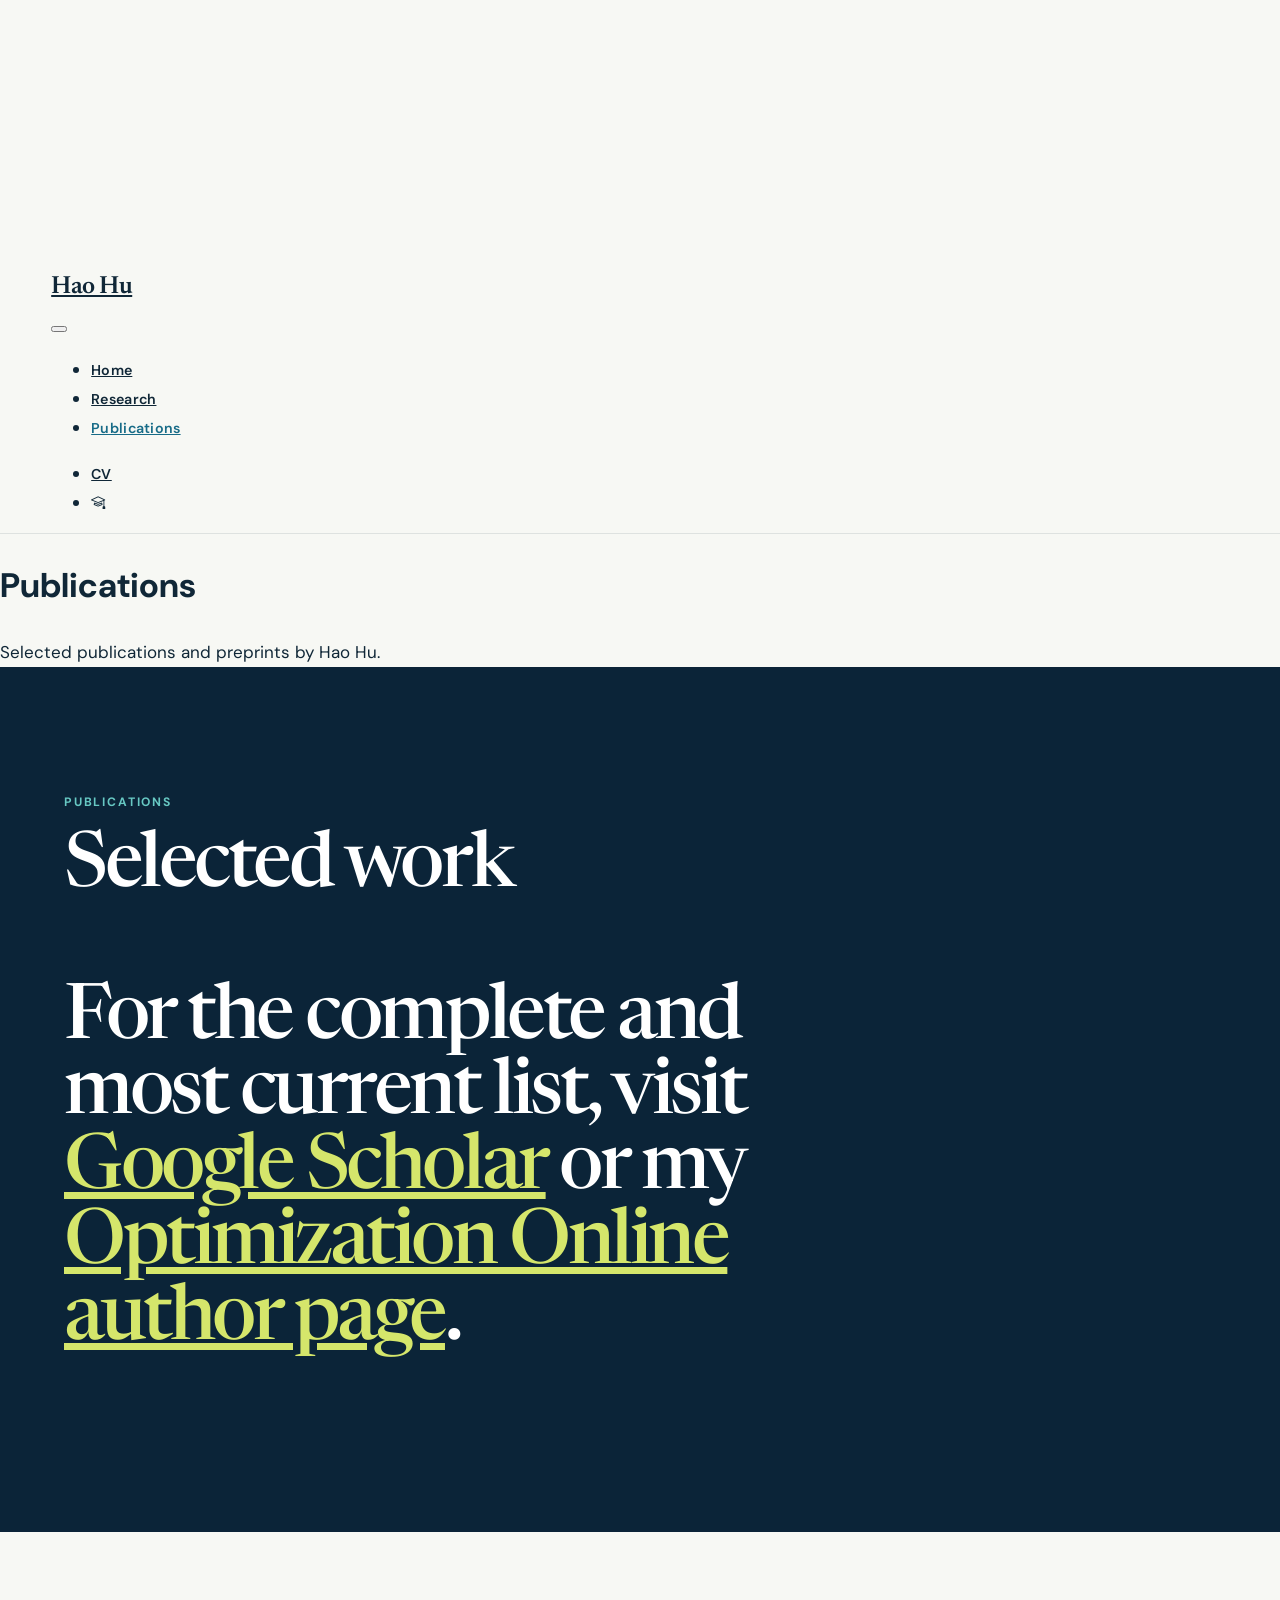
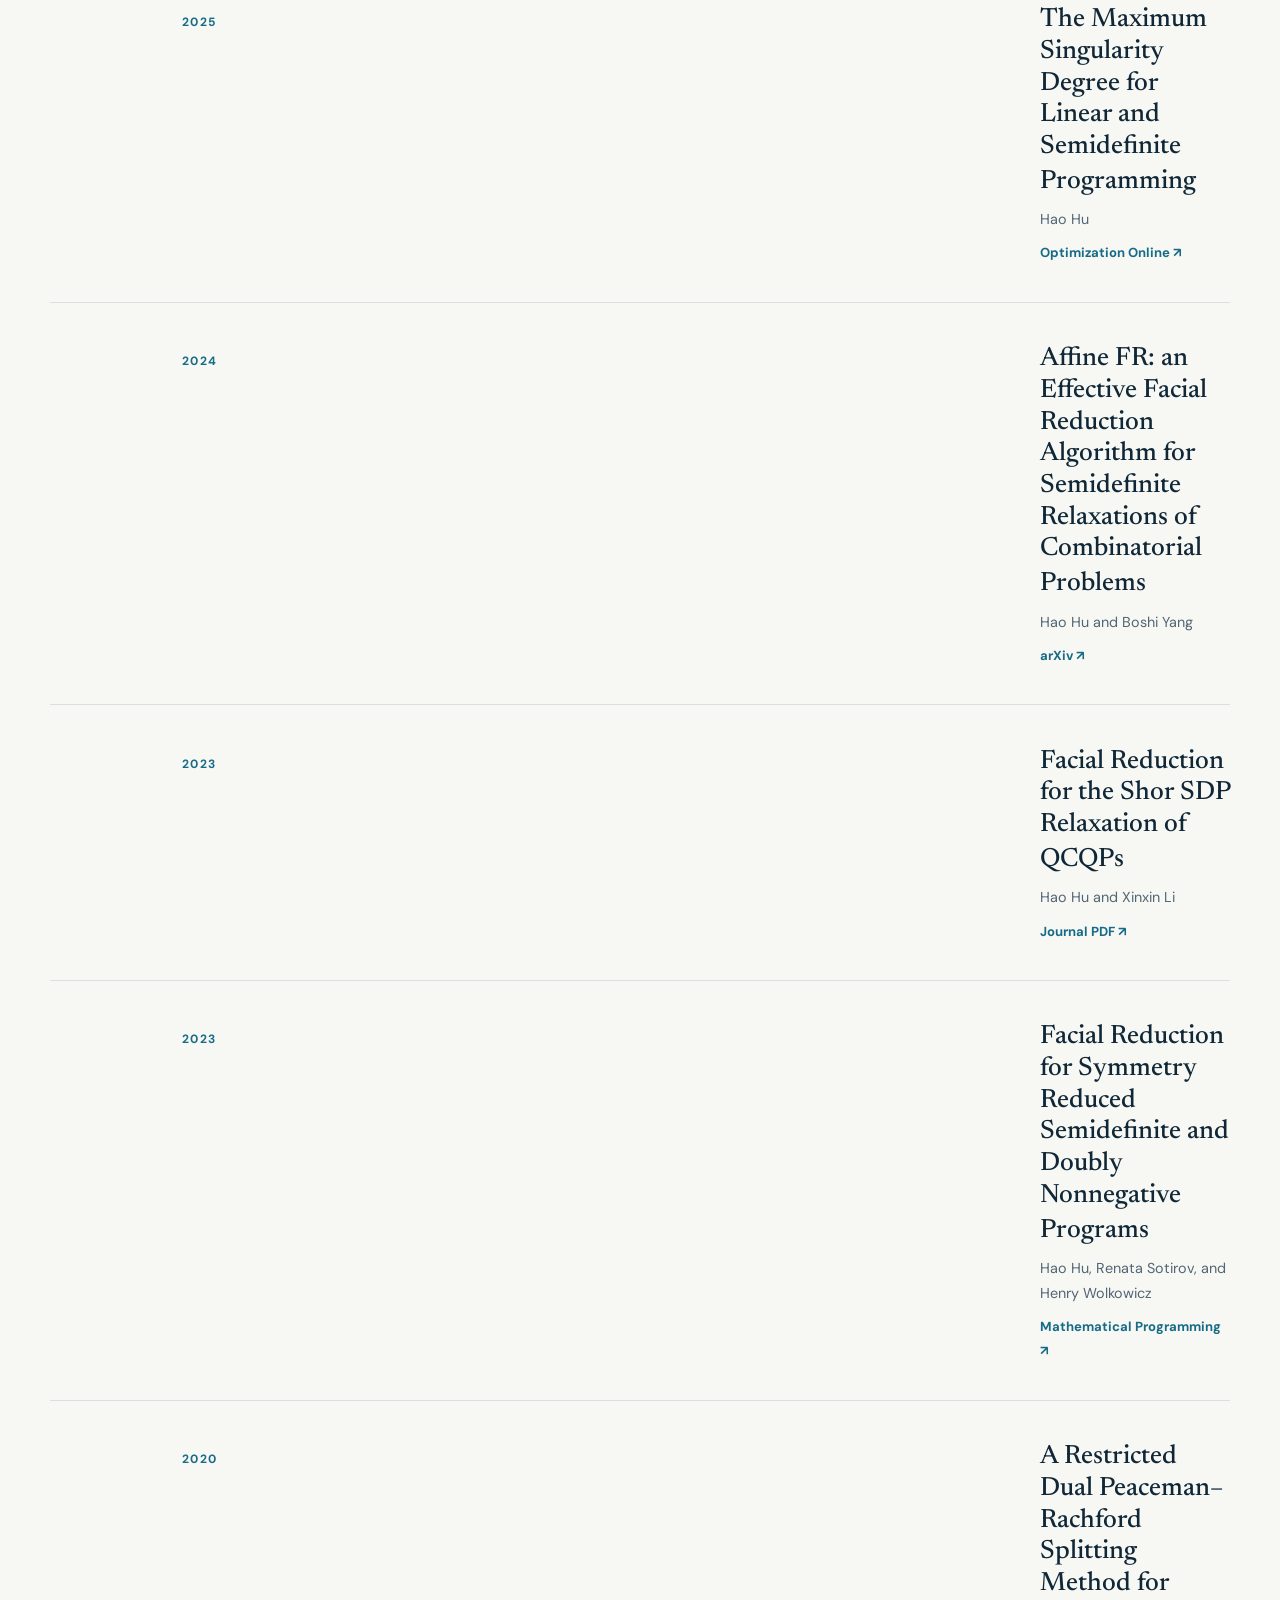
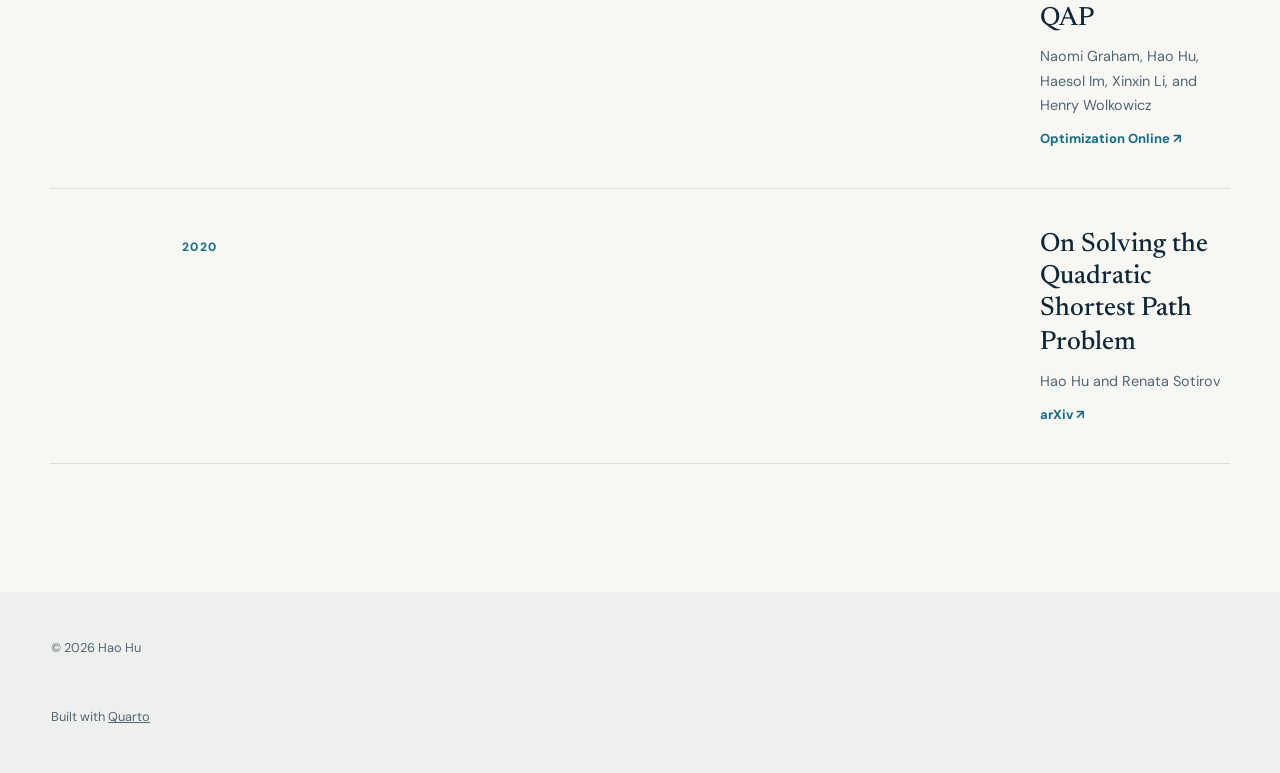
==== publications.html @ 728ad581 "Built site for gh-pages" ====
<!DOCTYPE html>
<html xmlns="http://www.w3.org/1999/xhtml" lang="en" xml:lang="en"><head>

<meta charset="utf-8">
<meta name="generator" content="quarto-1.10.18">

<meta name="viewport" content="width=device-width, initial-scale=1.0, user-scalable=yes">

<meta name="description" content="Selected publications and preprints by Hao Hu.">

<title>Publications – Hao Hu</title>
<style>
/* Default styles provided by pandoc.
** See https://pandoc.org/MANUAL.html#variables-for-html for config info.
*/
span.smallcaps{font-variant: small-caps;}
div.columns{display: flex; gap: 1.5em;}
div.column{flex: auto;}
@media screen {
div.columns{gap: min(4vw, 1.5em);}
div.column{overflow-x: auto;}
}
div.hanging-indent{margin-left: 1.5em; text-indent: -1.5em;}
ul.task-list{list-style: none;}
ul.task-list li input[type="checkbox"] {
  width: 0.8em;
  margin: 0 0.8em 0.2em -1em; /* quarto-specific, see https://github.com/quarto-dev/quarto-cli/issues/4556 */ 
  vertical-align: middle;
}
</style>


<script src="site_libs/quarto-nav/quarto-nav.js"></script>
<script src="site_libs/quarto-nav/headroom.min.js"></script>
<link href="./assets/favicon.svg" rel="icon" type="image/svg+xml">
<script src="site_libs/clipboard/clipboard.min.js"></script>
<script src="site_libs/quarto-html/quarto.js" type="module"></script>
<script src="site_libs/quarto-html/tabsets/tabsets.js" type="module"></script>
<script src="site_libs/quarto-html/popper.min.js"></script>
<script src="site_libs/quarto-html/tippy.umd.min.js"></script>
<script src="site_libs/quarto-html/anchor.min.js"></script>
<link href="site_libs/quarto-html/tippy.css" rel="stylesheet">
<link href="site_libs/quarto-html/quarto-syntax-highlighting-64a204ab8560d761af7679ceaba22944.css" rel="stylesheet" id="quarto-text-highlighting-styles">
<script src="site_libs/bootstrap/bootstrap.min.js"></script>
<link href="site_libs/bootstrap/bootstrap-icons.css" rel="stylesheet">
<link href="site_libs/bootstrap/bootstrap-ba8f7c244c1f50cbf6c6a3aa3874339a.min.css" rel="stylesheet" append-hash="true" id="quarto-bootstrap" data-mode="light">
<script id="quarto-search-options" type="application/json">{
  "language": {
    "search-no-results-text": "No results",
    "search-matching-documents-text": "matching documents",
    "search-copy-link-title": "Copy link to search",
    "search-hide-matches-text": "Hide additional matches",
    "search-more-match-text": "more match in this document",
    "search-more-matches-text": "more matches in this document",
    "search-clear-button-title": "Clear",
    "search-text-placeholder": "",
    "search-detached-cancel-button-title": "Cancel",
    "search-submit-button-title": "Submit",
    "search-label": "Search"
  }
}</script>
<style>html{ scroll-behavior: smooth; }</style>
<meta name="theme-color" content="#0b2438">
<link rel="preconnect" href="https://fonts.googleapis.com">
<link rel="preconnect" href="https://fonts.gstatic.com" crossorigin="">
<link href="https://fonts.googleapis.com/css2?family=DM+Sans:wght@400;500;600;700&amp;family=Newsreader:opsz,wght@6..72,400;6..72,500;6..72,600&amp;display=swap" rel="stylesheet">


<link rel="stylesheet" href="styles.css">
<meta property="og:title" content="Publications – Hao Hu">
<meta property="og:description" content="Selected publications and preprints by Hao Hu.">
<meta property="og:site_name" content="Hao Hu">
<meta name="twitter:title" content="Publications – Hao Hu">
<meta name="twitter:description" content="Selected publications and preprints by Hao Hu.">
<meta name="twitter:card" content="summary">
</head>

<body class="nav-fixed quarto-light">

<div id="quarto-search-results"></div>
  <header id="quarto-header" class="headroom fixed-top">
    <nav class="navbar navbar-expand-lg " data-bs-theme="dark">
      <div class="navbar-container container-fluid">
      <div class="navbar-brand-container mx-auto">
    <a class="navbar-brand" href="./index.html">
    <span class="navbar-title">Hao Hu</span>
    </a>
  </div>
          <button class="navbar-toggler" type="button" data-bs-toggle="collapse" data-bs-target="#navbarCollapse" aria-controls="navbarCollapse" role="menu" aria-expanded="false" aria-label="Toggle navigation" onclick="if (window.quartoToggleHeadroom) { window.quartoToggleHeadroom(); }">
  <span class="navbar-toggler-icon"></span>
</button>
          <div class="collapse navbar-collapse" id="navbarCollapse">
            <ul class="navbar-nav navbar-nav-scroll me-auto">
  <li class="nav-item">
    <a class="nav-link" href="./index.html"> 
<span class="menu-text">Home</span></a>
  </li>  
  <li class="nav-item">
    <a class="nav-link" href="./research.html"> 
<span class="menu-text">Research</span></a>
  </li>  
  <li class="nav-item">
    <a class="nav-link active" href="./publications.html" aria-current="page"> 
<span class="menu-text">Publications</span></a>
  </li>  
</ul>
            <ul class="navbar-nav navbar-nav-scroll ms-auto">
  <li class="nav-item">
    <a class="nav-link" href="https://drive.google.com/file/d/1NWyJPBKW30m4vROuegevePrBVBsSbFg1/view?usp=sharing"> 
<span class="menu-text">CV</span></a>
  </li>  
  <li class="nav-item compact">
    <a class="nav-link" href="https://scholar.google.com/citations?hl=en&amp;user=nG_QJqMAAAAJ"> <i class="bi bi-mortarboard" role="img" aria-label="Google Scholar">
</i> 
<span class="menu-text"></span></a>
  </li>  
</ul>
          </div> <!-- /navcollapse -->
            <div class="quarto-navbar-tools">
</div>
      </div> <!-- /container-fluid -->
    </nav>
</header>
<!-- content -->
<div id="quarto-content" class="quarto-container page-columns page-rows-contents page-layout-full page-navbar">
<!-- sidebar -->
<!-- margin-sidebar -->
    
<!-- main -->
<main class="content column-page" id="quarto-document-content">

<header id="title-block-header" class="quarto-title-block default">
<div class="quarto-title">
<h1 class="title">Publications</h1>
</div>

<div>
  <div class="description">
    Selected publications and preprints by Hao Hu.
  </div>
</div>


<div class="quarto-title-meta column-page">

    
  
    
  </div>
  


</header>


<div class="page-hero">
<p class="eyebrow">
Publications
</p>
<section id="selected-work" class="level1 page-title">
<h1 class="page-title">Selected work</h1>
<p>For the complete and most current list, visit <a href="https://scholar.google.com/citations?hl=en&amp;user=nG_QJqMAAAAJ">Google Scholar</a> or my <a href="https://optimization-online.org/author/h92hu/">Optimization Online author page</a>.</p>
</section>
</div>
<div class="content-shell publication-list">
<div class="publication">
<p><span class="pub-year">2025</span></p>
<section id="the-maximum-singularity-degree-for-linear-and-semidefinite-programming" class="level3">
<h3 class="anchored" data-anchor-id="the-maximum-singularity-degree-for-linear-and-semidefinite-programming">The Maximum Singularity Degree for Linear and Semidefinite Programming</h3>
<p>Hao Hu</p>
<p><a href="https://optimization-online.org/wp-content/uploads/2024/02/maxsd.pdf" class="paper-link">Optimization Online</a></p>
</section>
</div>
<div class="publication">
<p><span class="pub-year">2024</span></p>
<section id="affine-fr-an-effective-facial-reduction-algorithm-for-semidefinite-relaxations-of-combinatorial-problems" class="level3">
<h3 class="anchored" data-anchor-id="affine-fr-an-effective-facial-reduction-algorithm-for-semidefinite-relaxations-of-combinatorial-problems">Affine FR: an Effective Facial Reduction Algorithm for Semidefinite Relaxations of Combinatorial Problems</h3>
<p>Hao Hu and Boshi Yang</p>
<p><a href="https://arxiv.org/abs/2402.11796" class="paper-link">arXiv</a></p>
</section>
</div>
<div class="publication">
<p><span class="pub-year">2023</span></p>
<section id="facial-reduction-for-the-shor-sdp-relaxation-of-qcqps" class="level3">
<h3 class="anchored" data-anchor-id="facial-reduction-for-the-shor-sdp-relaxation-of-qcqps">Facial Reduction for the Shor SDP Relaxation of QCQPs</h3>
<p>Hao Hu and Xinxin Li</p>
<p><a href="https://asvao.biemdas.com/issues/ASVAO2023-2-5.pdf" class="paper-link">Journal PDF</a></p>
</section>
</div>
<div class="publication">
<p><span class="pub-year">2023</span></p>
<section id="facial-reduction-for-symmetry-reduced-semidefinite-and-doubly-nonnegative-programs" class="level3">
<h3 class="anchored" data-anchor-id="facial-reduction-for-symmetry-reduced-semidefinite-and-doubly-nonnegative-programs">Facial Reduction for Symmetry Reduced Semidefinite and Doubly Nonnegative Programs</h3>
<p>Hao Hu, Renata Sotirov, and Henry Wolkowicz</p>
<p><a href="https://link.springer.com/article/10.1007/s10107-022-01890-9" class="paper-link">Mathematical Programming</a></p>
</section>
</div>
<div class="publication">
<p><span class="pub-year">2020</span></p>
<section id="a-restricted-dual-peacemanrachford-splitting-method-for-qap" class="level3">
<h3 class="anchored" data-anchor-id="a-restricted-dual-peacemanrachford-splitting-method-for-qap">A Restricted Dual Peaceman–Rachford Splitting Method for QAP</h3>
<p>Naomi Graham, Hao Hu, Haesol Im, Xinxin Li, and Henry Wolkowicz</p>
<p><a href="https://optimization-online.org/2020/06/7821/" class="paper-link">Optimization Online</a></p>
</section>
</div>
<div class="publication">
<p><span class="pub-year">2020</span></p>
<section id="on-solving-the-quadratic-shortest-path-problem" class="level3">
<h3 class="anchored" data-anchor-id="on-solving-the-quadratic-shortest-path-problem">On Solving the Quadratic Shortest Path Problem</h3>
<p>Hao Hu and Renata Sotirov</p>
<p><a href="https://arxiv.org/abs/1708.06580" class="paper-link">arXiv</a></p>
</section>
</div>
</div>



</main> <!-- /main -->
<script id="quarto-html-after-body" type="application/javascript">
  window.document.addEventListener("DOMContentLoaded", function (event) {
    const icon = "";
    const anchorJS = new window.AnchorJS();
    anchorJS.options = {
      placement: 'right',
      icon: icon
    };
    anchorJS.add('.anchored');
    const isCodeAnnotation = (el) => {
      for (const clz of el.classList) {
        if (clz.startsWith('code-annotation-')) {                     
          return true;
        }
      }
      return false;
    }
    const onCopySuccess = function(e) {
      // button target
      const button = e.trigger;
      // don't keep focus
      button.blur();
      // flash "checked"
      button.classList.add('code-copy-button-checked');
      var currentTitle = button.getAttribute("title");
      button.setAttribute("title", "Copied!");
      let tooltip;
      if (window.bootstrap) {
        button.setAttribute("data-bs-toggle", "tooltip");
        button.setAttribute("data-bs-placement", "left");
        button.setAttribute("data-bs-title", "Copied!");
        tooltip = new bootstrap.Tooltip(button, 
          { trigger: "manual", 
            customClass: "code-copy-button-tooltip",
            offset: [0, -8]});
        tooltip.show();    
      }
      setTimeout(function() {
        if (tooltip) {
          tooltip.hide();
          button.removeAttribute("data-bs-title");
          button.removeAttribute("data-bs-toggle");
          button.removeAttribute("data-bs-placement");
        }
        button.setAttribute("title", currentTitle);
        button.classList.remove('code-copy-button-checked');
      }, 1000);
      // clear code selection
      e.clearSelection();
    }
    const getTextToCopy = function(trigger) {
      const outerScaffold = trigger.parentElement.cloneNode(true);
      const codeEl = outerScaffold.querySelector('code');
      for (const childEl of codeEl.children) {
        if (isCodeAnnotation(childEl)) {
          childEl.remove();
        }
      }
      return codeEl.innerText;
    }
    const clipboard = new window.ClipboardJS('.code-copy-button:not([data-in-quarto-modal])', {
      text: getTextToCopy
    });
    clipboard.on('success', onCopySuccess);
    if (window.document.getElementById('quarto-embedded-source-code-modal')) {
      const clipboardModal = new window.ClipboardJS('.code-copy-button[data-in-quarto-modal]', {
        text: getTextToCopy,
        container: window.document.getElementById('quarto-embedded-source-code-modal')
      });
      clipboardModal.on('success', onCopySuccess);
    }
      var localhostRegex = new RegExp(/^(?:http|https):\/\/localhost\:?[0-9]*\//);
      var mailtoRegex = new RegExp(/^mailto:/);
        var filterRegex = new RegExp("https:\/\/huhao\.org");
      var isInternal = (href) => {
          return filterRegex.test(href) || localhostRegex.test(href) || mailtoRegex.test(href);
      }
      // Inspect non-navigation links and adorn them if external
     var links = window.document.querySelectorAll('a[href]:not(.nav-link):not(.navbar-brand):not(.toc-action):not(.sidebar-link):not(.sidebar-item-toggle):not(.pagination-link):not(.no-external):not([aria-hidden]):not(.dropdown-item):not(.quarto-navigation-tool):not(.about-link)');
      for (var i=0; i<links.length; i++) {
        const link = links[i];
        if (!isInternal(link.href)) {
          // undo the damage that might have been done by quarto-nav.js in the case of
          // links that we want to consider external
          if (link.dataset.originalHref !== undefined) {
            link.href = link.dataset.originalHref;
          }
        }
      }
    function tippyHover(el, contentFn, onTriggerFn, onUntriggerFn) {
      const config = {
        allowHTML: true,
        maxWidth: 500,
        delay: 100,
        arrow: false,
        appendTo: function(el) {
            return el.parentElement;
        },
        interactive: true,
        interactiveBorder: 10,
        theme: 'quarto',
        placement: 'bottom-start',
      };
      if (contentFn) {
        config.content = contentFn;
      }
      if (onTriggerFn) {
        config.onTrigger = onTriggerFn;
      }
      if (onUntriggerFn) {
        config.onUntrigger = onUntriggerFn;
      }
      window.tippy(el, config); 
    }
    const noterefs = window.document.querySelectorAll('a[role="doc-noteref"]');
    for (var i=0; i<noterefs.length; i++) {
      const ref = noterefs[i];
      tippyHover(ref, function() {
        // use id or data attribute instead here
        let href = ref.getAttribute('data-footnote-href') || ref.getAttribute('href');
        try { href = new URL(href).hash; } catch {}
        const id = href.replace(/^#\/?/, "");
        const note = window.document.getElementById(id);
        if (note) {
          return note.innerHTML;
        } else {
          return "";
        }
      });
    }
    const xrefs = window.document.querySelectorAll('a.quarto-xref');
    const processXRef = (id, note) => {
      // Strip column container classes
      const stripColumnClz = (el) => {
        el.classList.remove("page-full", "page-columns");
        if (el.children) {
          for (const child of el.children) {
            stripColumnClz(child);
          }
        }
      }
      stripColumnClz(note)
      if (id === null || id.startsWith('sec-')) {
        // Special case sections, only their first couple elements
        const container = document.createElement("div");
        if (note.children && note.children.length > 2) {
          container.appendChild(note.children[0].cloneNode(true));
          for (let i = 1; i < note.children.length; i++) {
            const child = note.children[i];
            if (child.tagName === "P" && child.innerText === "") {
              continue;
            } else {
              container.appendChild(child.cloneNode(true));
              break;
            }
          }
          if (window.Quarto?.typesetMath) {
            window.Quarto.typesetMath(container);
          }
          return container.innerHTML
        } else {
          if (window.Quarto?.typesetMath) {
            window.Quarto.typesetMath(note);
          }
          return note.innerHTML;
        }
      } else {
        // Remove any anchor links if they are present
        const anchorLink = note.querySelector('a.anchorjs-link');
        if (anchorLink) {
          anchorLink.remove();
        }
        if (window.Quarto?.typesetMath) {
          window.Quarto.typesetMath(note);
        }
        if (note.classList.contains("callout")) {
          return note.outerHTML;
        } else {
          return note.innerHTML;
        }
      }
    }
    for (var i=0; i<xrefs.length; i++) {
      const xref = xrefs[i];
      tippyHover(xref, undefined, function(instance) {
        instance.disable();
        let url = xref.getAttribute('href');
        let hash = undefined; 
        if (url.startsWith('#')) {
          hash = url;
        } else {
          try { hash = new URL(url).hash; } catch {}
        }
        if (hash) {
          const id = hash.replace(/^#\/?/, "");
          const note = window.document.getElementById(id);
          if (note !== null) {
            try {
              const html = processXRef(id, note.cloneNode(true));
              instance.setContent(html);
            } finally {
              instance.enable();
              instance.show();
            }
          } else {
            // See if we can fetch this
            fetch(url.split('#')[0])
            .then(res => res.text())
            .then(html => {
              const parser = new DOMParser();
              const htmlDoc = parser.parseFromString(html, "text/html");
              const note = htmlDoc.getElementById(id);
              if (note !== null) {
                const html = processXRef(id, note);
                instance.setContent(html);
              } 
            }).finally(() => {
              instance.enable();
              instance.show();
            });
          }
        } else {
          // See if we can fetch a full url (with no hash to target)
          // This is a special case and we should probably do some content thinning / targeting
          fetch(url)
          .then(res => res.text())
          .then(html => {
            const parser = new DOMParser();
            const htmlDoc = parser.parseFromString(html, "text/html");
            const note = htmlDoc.querySelector('main.content');
            if (note !== null) {
              // This should only happen for chapter cross references
              // (since there is no id in the URL)
              // remove the first header
              if (note.children.length > 0 && note.children[0].tagName === "HEADER") {
                note.children[0].remove();
              }
              const html = processXRef(null, note);
              instance.setContent(html);
            } 
          }).finally(() => {
            instance.enable();
            instance.show();
          });
        }
      }, function(instance) {
      });
    }
        let selectedAnnoteEl;
        const selectorForAnnotation = ( cell, annotation) => {
          let cellAttr = 'data-code-cell="' + cell + '"';
          let lineAttr = 'data-code-annotation="' +  annotation + '"';
          const selector = 'span[' + cellAttr + '][' + lineAttr + ']';
          return selector;
        }
        const selectCodeLines = (annoteEl) => {
          const doc = window.document;
          const targetCell = annoteEl.getAttribute("data-target-cell");
          const targetAnnotation = annoteEl.getAttribute("data-target-annotation");
          const annoteSpan = window.document.querySelector(selectorForAnnotation(targetCell, targetAnnotation));
          const lines = annoteSpan.getAttribute("data-code-lines").split(",");
          const lineIds = lines.map((line) => {
            return targetCell + "-" + line;
          })
          let top = null;
          let height = null;
          let parent = null;
          if (lineIds.length > 0) {
              //compute the position of the single el (top and bottom and make a div)
              const el = window.document.getElementById(lineIds[0]);
              top = el.offsetTop;
              height = el.offsetHeight;
              parent = el.parentElement.parentElement;
            if (lineIds.length > 1) {
              const lastEl = window.document.getElementById(lineIds[lineIds.length - 1]);
              const bottom = lastEl.offsetTop + lastEl.offsetHeight;
              height = bottom - top;
            }
            if (top !== null && height !== null && parent !== null) {
              // cook up a div (if necessary) and position it 
              let div = window.document.getElementById("code-annotation-line-highlight");
              if (div === null) {
                div = window.document.createElement("div");
                div.setAttribute("id", "code-annotation-line-highlight");
                div.style.position = 'absolute';
                parent.appendChild(div);
              }
              div.style.top = top - 2 + "px";
              div.style.height = height + 4 + "px";
              div.style.left = 0;
              let gutterDiv = window.document.getElementById("code-annotation-line-highlight-gutter");
              if (gutterDiv === null) {
                gutterDiv = window.document.createElement("div");
                gutterDiv.setAttribute("id", "code-annotation-line-highlight-gutter");
                gutterDiv.style.position = 'absolute';
                const codeCell = window.document.getElementById(targetCell);
                const gutter = codeCell.querySelector('.code-annotation-gutter');
                gutter.appendChild(gutterDiv);
              }
              gutterDiv.style.top = top - 2 + "px";
              gutterDiv.style.height = height + 4 + "px";
            }
            selectedAnnoteEl = annoteEl;
          }
        };
        const unselectCodeLines = () => {
          const elementsIds = ["code-annotation-line-highlight", "code-annotation-line-highlight-gutter"];
          elementsIds.forEach((elId) => {
            const div = window.document.getElementById(elId);
            if (div) {
              div.remove();
            }
          });
          selectedAnnoteEl = undefined;
        };
          // Handle positioning of the toggle
      window.addEventListener(
        "resize",
        throttle(() => {
          elRect = undefined;
          if (selectedAnnoteEl) {
            selectCodeLines(selectedAnnoteEl);
          }
        }, 10)
      );
      function throttle(fn, ms) {
      let throttle = false;
      let timer;
        return (...args) => {
          if(!throttle) { // first call gets through
              fn.apply(this, args);
              throttle = true;
          } else { // all the others get throttled
              if(timer) clearTimeout(timer); // cancel #2
              timer = setTimeout(() => {
                fn.apply(this, args);
                timer = throttle = false;
              }, ms);
          }
        };
      }
        // Attach click handler to the DT
        const annoteDls = window.document.querySelectorAll('dt[data-target-cell]');
        for (const annoteDlNode of annoteDls) {
          annoteDlNode.addEventListener('click', (event) => {
            const clickedEl = event.target;
            if (clickedEl !== selectedAnnoteEl) {
              unselectCodeLines();
              const activeEl = window.document.querySelector('dt[data-target-cell].code-annotation-active');
              if (activeEl) {
                activeEl.classList.remove('code-annotation-active');
              }
              selectCodeLines(clickedEl);
              clickedEl.classList.add('code-annotation-active');
            } else {
              // Unselect the line
              unselectCodeLines();
              clickedEl.classList.remove('code-annotation-active');
            }
          });
        }
    const findCites = (el) => {
      const parentEl = el.parentElement;
      if (parentEl) {
        const cites = parentEl.dataset.cites;
        if (cites) {
          return {
            el,
            cites: cites.split(' ')
          };
        } else {
          return findCites(el.parentElement)
        }
      } else {
        return undefined;
      }
    };
    var bibliorefs = window.document.querySelectorAll('a[role="doc-biblioref"]');
    for (var i=0; i<bibliorefs.length; i++) {
      const ref = bibliorefs[i];
      const citeInfo = findCites(ref);
      if (citeInfo) {
        tippyHover(citeInfo.el, function() {
          var popup = window.document.createElement('div');
          citeInfo.cites.forEach(function(cite) {
            var citeDiv = window.document.createElement('div');
            citeDiv.classList.add('hanging-indent');
            citeDiv.classList.add('csl-entry');
            var biblioDiv = window.document.getElementById('ref-' + cite);
            if (biblioDiv) {
              citeDiv.innerHTML = biblioDiv.innerHTML;
            }
            popup.appendChild(citeDiv);
          });
          return popup.innerHTML;
        });
      }
    }
  });
  </script>
</div> <!-- /content -->
<footer class="footer">
  <div class="nav-footer">
    <div class="nav-footer-left">
<p>© 2026 Hao Hu</p>
</div>   
    <div class="nav-footer-center">
      &nbsp;
    </div>
    <div class="nav-footer-right">
<p>Built with <a href="https://quarto.org">Quarto</a></p>
</div>
  </div>
</footer>




<script src="site_libs/quarto-html/zenscroll-min.js"></script>
</body></html>
---- site_libs/quarto-html/tippy.css ----
.tippy-box[data-animation=fade][data-state=hidden]{opacity:0}[data-tippy-root]{max-width:calc(100vw - 10px)}.tippy-box{position:relative;background-color:#333;color:#fff;border-radius:4px;font-size:14px;line-height:1.4;white-space:normal;outline:0;transition-property:transform,visibility,opacity}.tippy-box[data-placement^=top]>.tippy-arrow{bottom:0}.tippy-box[data-placement^=top]>.tippy-arrow:before{bottom:-7px;left:0;border-width:8px 8px 0;border-top-color:initial;transform-origin:center top}.tippy-box[data-placement^=bottom]>.tippy-arrow{top:0}.tippy-box[data-placement^=bottom]>.tippy-arrow:before{top:-7px;left:0;border-width:0 8px 8px;border-bottom-color:initial;transform-origin:center bottom}.tippy-box[data-placement^=left]>.tippy-arrow{right:0}.tippy-box[data-placement^=left]>.tippy-arrow:before{border-width:8px 0 8px 8px;border-left-color:initial;right:-7px;transform-origin:center left}.tippy-box[data-placement^=right]>.tippy-arrow{left:0}.tippy-box[data-placement^=right]>.tippy-arrow:before{left:-7px;border-width:8px 8px 8px 0;border-right-color:initial;transform-origin:center right}.tippy-box[data-inertia][data-state=visible]{transition-timing-function:cubic-bezier(.54,1.5,.38,1.11)}.tippy-arrow{width:16px;height:16px;color:#333}.tippy-arrow:before{content:"";position:absolute;border-color:transparent;border-style:solid}.tippy-content{position:relative;padding:5px 9px;z-index:1}
---- site_libs/quarto-html/quarto-syntax-highlighting-64a204ab8560d761af7679ceaba22944.css ----
/* quarto syntax highlight colors */
:root {
  --quarto-hl-ot-color: #003B4F;
  --quarto-hl-at-color: #657422;
  --quarto-hl-ss-color: #20794D;
  --quarto-hl-an-color: #5E5E5E;
  --quarto-hl-fu-color: #4758AB;
  --quarto-hl-st-color: #20794D;
  --quarto-hl-cf-color: #003B4F;
  --quarto-hl-op-color: #5E5E5E;
  --quarto-hl-er-color: #AD0000;
  --quarto-hl-bn-color: #AD0000;
  --quarto-hl-al-color: #AD0000;
  --quarto-hl-va-color: #111111;
  --quarto-hl-bu-color: inherit;
  --quarto-hl-ex-color: inherit;
  --quarto-hl-pp-color: #AD0000;
  --quarto-hl-in-color: #5E5E5E;
  --quarto-hl-vs-color: #20794D;
  --quarto-hl-wa-color: #5E5E5E;
  --quarto-hl-do-color: #5E5E5E;
  --quarto-hl-im-color: #00769E;
  --quarto-hl-ch-color: #20794D;
  --quarto-hl-dt-color: #AD0000;
  --quarto-hl-fl-color: #AD0000;
  --quarto-hl-co-color: #5E5E5E;
  --quarto-hl-cv-color: #5E5E5E;
  --quarto-hl-cn-color: #8f5902;
  --quarto-hl-sc-color: #5E5E5E;
  --quarto-hl-dv-color: #AD0000;
  --quarto-hl-kw-color: #003B4F;
}

/* other quarto variables */
:root {
  --quarto-font-monospace: SFMono-Regular, Menlo, Monaco, Consolas, "Liberation Mono", "Courier New", monospace;
}

/* syntax highlight based on Pandoc's rules */
pre > code.sourceCode > span {
  color: #003B4F;
}

code.sourceCode > span {
  color: #003B4F;
}

div.sourceCode,
div.sourceCode pre.sourceCode {
  color: #003B4F;
}

/* Normal */
code span {
  color: #003B4F;
}

/* Alert */
code span.al {
  color: #AD0000;
  font-style: inherit;
}

/* Annotation */
code span.an {
  color: #5E5E5E;
  font-style: inherit;
}

/* Attribute */
code span.at {
  color: #657422;
  font-style: inherit;
}

/* BaseN */
code span.bn {
  color: #AD0000;
  font-style: inherit;
}

/* BuiltIn */
code span.bu {
  font-style: inherit;
}

/* ControlFlow */
code span.cf {
  color: #003B4F;
  font-weight: bold;
  font-style: inherit;
}

/* Char */
code span.ch {
  color: #20794D;
  font-style: inherit;
}

/* Constant */
code span.cn {
  color: #8f5902;
  font-style: inherit;
}

/* Comment */
code span.co {
  color: #5E5E5E;
  font-style: inherit;
}

/* CommentVar */
code span.cv {
  color: #5E5E5E;
  font-style: italic;
}

/* Documentation */
code span.do {
  color: #5E5E5E;
  font-style: italic;
}

/* DataType */
code span.dt {
  color: #AD0000;
  font-style: inherit;
}

/* DecVal */
code span.dv {
  color: #AD0000;
  font-style: inherit;
}

/* Error */
code span.er {
  color: #AD0000;
  font-style: inherit;
}

/* Extension */
code span.ex {
  font-style: inherit;
}

/* Float */
code span.fl {
  color: #AD0000;
  font-style: inherit;
}

/* Function */
code span.fu {
  color: #4758AB;
  font-style: inherit;
}

/* Import */
code span.im {
  color: #00769E;
  font-style: inherit;
}

/* Information */
code span.in {
  color: #5E5E5E;
  font-style: inherit;
}

/* Keyword */
code span.kw {
  color: #003B4F;
  font-weight: bold;
  font-style: inherit;
}

/* Operator */
code span.op {
  color: #5E5E5E;
  font-style: inherit;
}

/* Other */
code span.ot {
  color: #003B4F;
  font-style: inherit;
}

/* Preprocessor */
code span.pp {
  color: #AD0000;
  font-style: inherit;
}

/* SpecialChar */
code span.sc {
  color: #5E5E5E;
  font-style: inherit;
}

/* SpecialString */
code span.ss {
  color: #20794D;
  font-style: inherit;
}

/* String */
code span.st {
  color: #20794D;
  font-style: inherit;
}

/* Variable */
code span.va {
  color: #111111;
  font-style: inherit;
}

/* VerbatimString */
code span.vs {
  color: #20794D;
  font-style: inherit;
}

/* Warning */
code span.wa {
  color: #5E5E5E;
  font-style: italic;
}

.prevent-inlining {
  content: "</";
}

/*# sourceMappingURL=9d8d5bb603a83b8298b89080a598c93b.css.map */
---- styles.css ----
:root {
  --ink: #102737;
  --ink-soft: #526574;
  --paper: #f7f8f4;
  --white: #ffffff;
  --navy: #0b2438;
  --blue: #176b87;
  --cyan: #67c8c3;
  --lime: #d5e66b;
  --line: #d9e0df;
  --serif: "Newsreader", Georgia, serif;
  --sans: "DM Sans", -apple-system, BlinkMacSystemFont, sans-serif;
}

* { box-sizing: border-box; }

html { scroll-behavior: smooth; }

body {
  margin: 0;
  color: var(--ink);
  background: var(--paper);
  font-family: var(--sans);
  font-size: 17px;
  line-height: 1.7;
}

a { color: inherit; }

.navbar {
  min-height: 78px;
  padding: 0 4vw;
  color: var(--ink);
  background: rgba(247, 248, 244, 0.94);
  border-bottom: 1px solid rgba(16, 39, 55, 0.1);
  backdrop-filter: blur(14px);
}

.navbar-brand {
  font-family: var(--serif);
  font-size: 1.55rem;
  font-weight: 600;
  letter-spacing: -0.02em;
}

.navbar-nav .nav-link {
  font-size: 0.89rem;
  font-weight: 600;
  letter-spacing: 0.02em;
}

.navbar-nav .nav-link:hover,
.navbar-nav .nav-link.active { color: var(--blue); }

#quarto-content { padding: 0; }

main.content { margin: 0; padding: 0; max-width: none; }

.hero {
  position: relative;
  display: grid;
  grid-template-columns: minmax(0, 1.35fr) minmax(320px, 0.65fr);
  align-items: center;
  min-height: 690px;
  padding: 8rem max(5vw, calc((100vw - 1240px) / 2));
  overflow: hidden;
  color: white;
  background:
    radial-gradient(circle at 74% 36%, rgba(103, 200, 195, 0.16), transparent 25%),
    linear-gradient(135deg, #0b2438 0%, #11354a 68%, #0d4456 100%);
}

.hero::after {
  content: "";
  position: absolute;
  right: -6rem;
  bottom: -10rem;
  width: 34rem;
  height: 34rem;
  border: 1px solid rgba(255,255,255,.1);
  border-radius: 50%;
}

.hero-copy { position: relative; z-index: 1; max-width: 850px; }

.eyebrow {
  margin: 0 0 1.25rem;
  color: var(--cyan);
  font-size: 0.76rem;
  font-weight: 700;
  line-height: 1.3;
  letter-spacing: 0.15em;
  text-transform: uppercase;
}

.hero-title,
.page-title {
  max-width: 850px;
  margin: 0 0 2rem;
  font-family: var(--serif);
  font-size: clamp(3.2rem, 6.6vw, 6.4rem);
  font-weight: 500;
  line-height: 0.98;
  letter-spacing: -0.045em;
}

.hero-copy > p:not(.eyebrow) {
  max-width: 760px;
  color: rgba(255,255,255,.78);
  font-size: 1.08rem;
}

.hero-actions { display: flex; gap: .8rem; margin-top: 2.4rem; flex-wrap: wrap; }

.button {
  display: inline-flex;
  align-items: center;
  justify-content: center;
  min-height: 48px;
  padding: .7rem 1.15rem;
  border: 1px solid rgba(255,255,255,.28);
  border-radius: 2px;
  font-size: .9rem;
  font-weight: 700;
  text-decoration: none;
  transition: transform .2s ease, background .2s ease, border-color .2s ease;
}

.button:hover { transform: translateY(-2px); }
.button-primary { color: var(--navy); background: var(--lime); border-color: var(--lime); }
.button-secondary { color: white; background: transparent; }
.button-secondary:hover { background: rgba(255,255,255,.08); }

.hero-mark { position: relative; z-index: 1; justify-self: end; width: min(32vw, 360px); }

.matrix {
  display: grid;
  grid-template-columns: repeat(4, 1fr);
  gap: 10px;
  padding: 14%;
  border: 1px solid rgba(255,255,255,.18);
  transform: rotate(-4deg);
}

.matrix span { aspect-ratio: 1; background: rgba(255,255,255,.07); }
.matrix span.active { background: var(--cyan); box-shadow: 0 0 28px rgba(103,200,195,.28); }

.matrix-label {
  margin-top: 1.8rem;
  color: rgba(255,255,255,.45);
  font-family: var(--serif);
  font-size: 1.3rem;
  text-align: right;
}

.content-shell { width: min(1180px, calc(100% - 3rem)); margin: 0 auto; }

.section-intro { display: grid; grid-template-columns: 1fr 2fr; gap: 4rem; padding: 7rem 0 3rem; }

.section-intro h2,
.split-heading h2,
.contact-copy h2,
.note-panel h2 {
  margin: 0;
  font-family: var(--serif);
  font-size: clamp(2.3rem, 4vw, 4rem);
  font-weight: 500;
  line-height: 1.05;
  letter-spacing: -0.035em;
}

.focus-grid { display: grid; grid-template-columns: repeat(3, 1fr); border-top: 1px solid var(--line); border-bottom: 1px solid var(--line); }

.focus-card { min-height: 320px; padding: 2rem; border-right: 1px solid var(--line); }
.focus-card:last-child { border-right: 0; }
.card-number, .pub-year { color: var(--blue); font-size: .75rem; font-weight: 700; letter-spacing: .12em; }
.focus-card h3 { margin: 5rem 0 .8rem; font-family: var(--serif); font-size: 1.8rem; font-weight: 500; }
.focus-card p { color: var(--ink-soft); font-size: .96rem; line-height: 1.65; }

.split-section { display: grid; grid-template-columns: .8fr 1.2fr; gap: 6rem; padding: 8rem 0; }
.timeline { border-top: 1px solid var(--line); }
.timeline-item { display: grid; grid-template-columns: 130px 1fr; gap: 1.5rem; padding: 1.7rem 0; border-bottom: 1px solid var(--line); }
.timeline-date { color: var(--blue); font-size: .78rem; font-weight: 700; }
.timeline-item h3 { margin: 0; font-size: 1rem; }
.timeline-item p { margin: .25rem 0 0; color: var(--ink-soft); font-size: .93rem; }

.contact-band {
  display: grid;
  grid-template-columns: 1.3fr .7fr;
  gap: 4rem;
  align-items: end;
  margin-bottom: 7rem;
  padding: 4rem;
  color: white;
  background: var(--navy);
}

.contact-details { padding-left: 2rem; border-left: 1px solid rgba(255,255,255,.18); color: rgba(255,255,255,.67); font-size: .94rem; }
.contact-link { display: block; margin-bottom: 1rem; color: var(--lime); font-size: 1.05rem; font-weight: 700; text-decoration: none; }

.page-hero { padding: 8rem max(5vw, calc((100vw - 1180px) / 2)) 6rem; color: white; background: var(--navy); }
.page-hero > p:not(.eyebrow) { max-width: 700px; color: rgba(255,255,255,.7); font-size: 1.06rem; }
.page-title { margin-bottom: 1.5rem; font-size: clamp(3.4rem, 6vw, 5.8rem); }
.page-hero a { color: var(--lime); }

.research-content { padding: 4rem 0 8rem; }
.research-row { display: grid; grid-template-columns: 130px 1fr; gap: 3rem; padding: 3.5rem 0; border-bottom: 1px solid var(--line); }
.research-index { color: var(--cyan); font-family: var(--serif); font-size: 3.5rem; line-height: 1; }
.research-body { max-width: 780px; }
.research-body h2 { margin: 0 0 1rem; font-family: var(--serif); font-size: 2.3rem; font-weight: 500; }
.research-body p { color: var(--ink-soft); }
.research-body p:last-child { font-size: .9rem; }
.note-panel { margin-top: 5rem; padding: 4rem; background: #e9efec; }
.note-panel h2 { margin-bottom: 1.4rem; font-size: 2.5rem; }
.note-panel p { max-width: 850px; margin-bottom: 0; }

.publication-list { padding: 2rem 0 8rem; }
.publication { display: grid; grid-template-columns: 100px minmax(0, 1fr) 190px; column-gap: 2rem; align-items: baseline; padding: 2.3rem 0; border-bottom: 1px solid var(--line); }
.publication h3 { margin: 0; font-family: var(--serif); font-size: 1.65rem; font-weight: 500; line-height: 1.2; }
.publication p { grid-column: 2; margin: .55rem 0 0; color: var(--ink-soft); font-size: .9rem; }
.publication .paper-link { grid-column: 3; grid-row: 1; justify-self: end; color: var(--blue); font-size: .82rem; font-weight: 700; text-decoration: none; }
.publication .paper-link::after { content: " ↗"; }

.nav-footer { padding: 2rem 4vw; color: var(--ink-soft); background: #edf0ed; border-top: 0; font-size: .8rem; }

@media (max-width: 900px) {
  .hero { grid-template-columns: 1fr; min-height: auto; padding-top: 7rem; padding-bottom: 6rem; }
  .hero-mark { display: none; }
  .section-intro, .split-section, .contact-band { grid-template-columns: 1fr; gap: 2rem; }
  .focus-grid { grid-template-columns: 1fr; }
  .focus-card { min-height: 240px; border-right: 0; border-bottom: 1px solid var(--line); }
  .focus-card:last-child { border-bottom: 0; }
  .focus-card h3 { margin-top: 3rem; }
  .contact-details { padding: 2rem 0 0; border-top: 1px solid rgba(255,255,255,.18); border-left: 0; }
  .publication { grid-template-columns: 70px 1fr; }
  .publication .paper-link { grid-column: 2; grid-row: auto; justify-self: start; margin-top: .7rem; }
}

@media (max-width: 600px) {
  body { font-size: 16px; }
  .navbar { min-height: 66px; padding: 0 1rem; }
  .hero { padding: 6rem 1.5rem 5rem; }
  .hero-title { font-size: clamp(2.75rem, 14vw, 4rem); }
  .content-shell { width: min(100% - 2rem, 1180px); }
  .section-intro { padding-top: 5rem; }
  .split-section { padding: 5rem 0; }
  .timeline-item { grid-template-columns: 1fr; gap: .4rem; }
  .contact-band, .note-panel { margin-left: -1rem; margin-right: -1rem; padding: 2.3rem 1.5rem; }
  .page-hero { padding: 6rem 1.5rem 4rem; }
  .page-title { font-size: 3.2rem; }
  .research-row { grid-template-columns: 1fr; gap: 1rem; padding: 2.5rem 0; }
  .research-index { font-size: 2rem; }
  .publication { grid-template-columns: 1fr; gap: .55rem; }
  .publication h3, .publication p, .publication .paper-link { grid-column: 1; }
}

@media (prefers-reduced-motion: reduce) {
  html { scroll-behavior: auto; }
  .button { transition: none; }
}
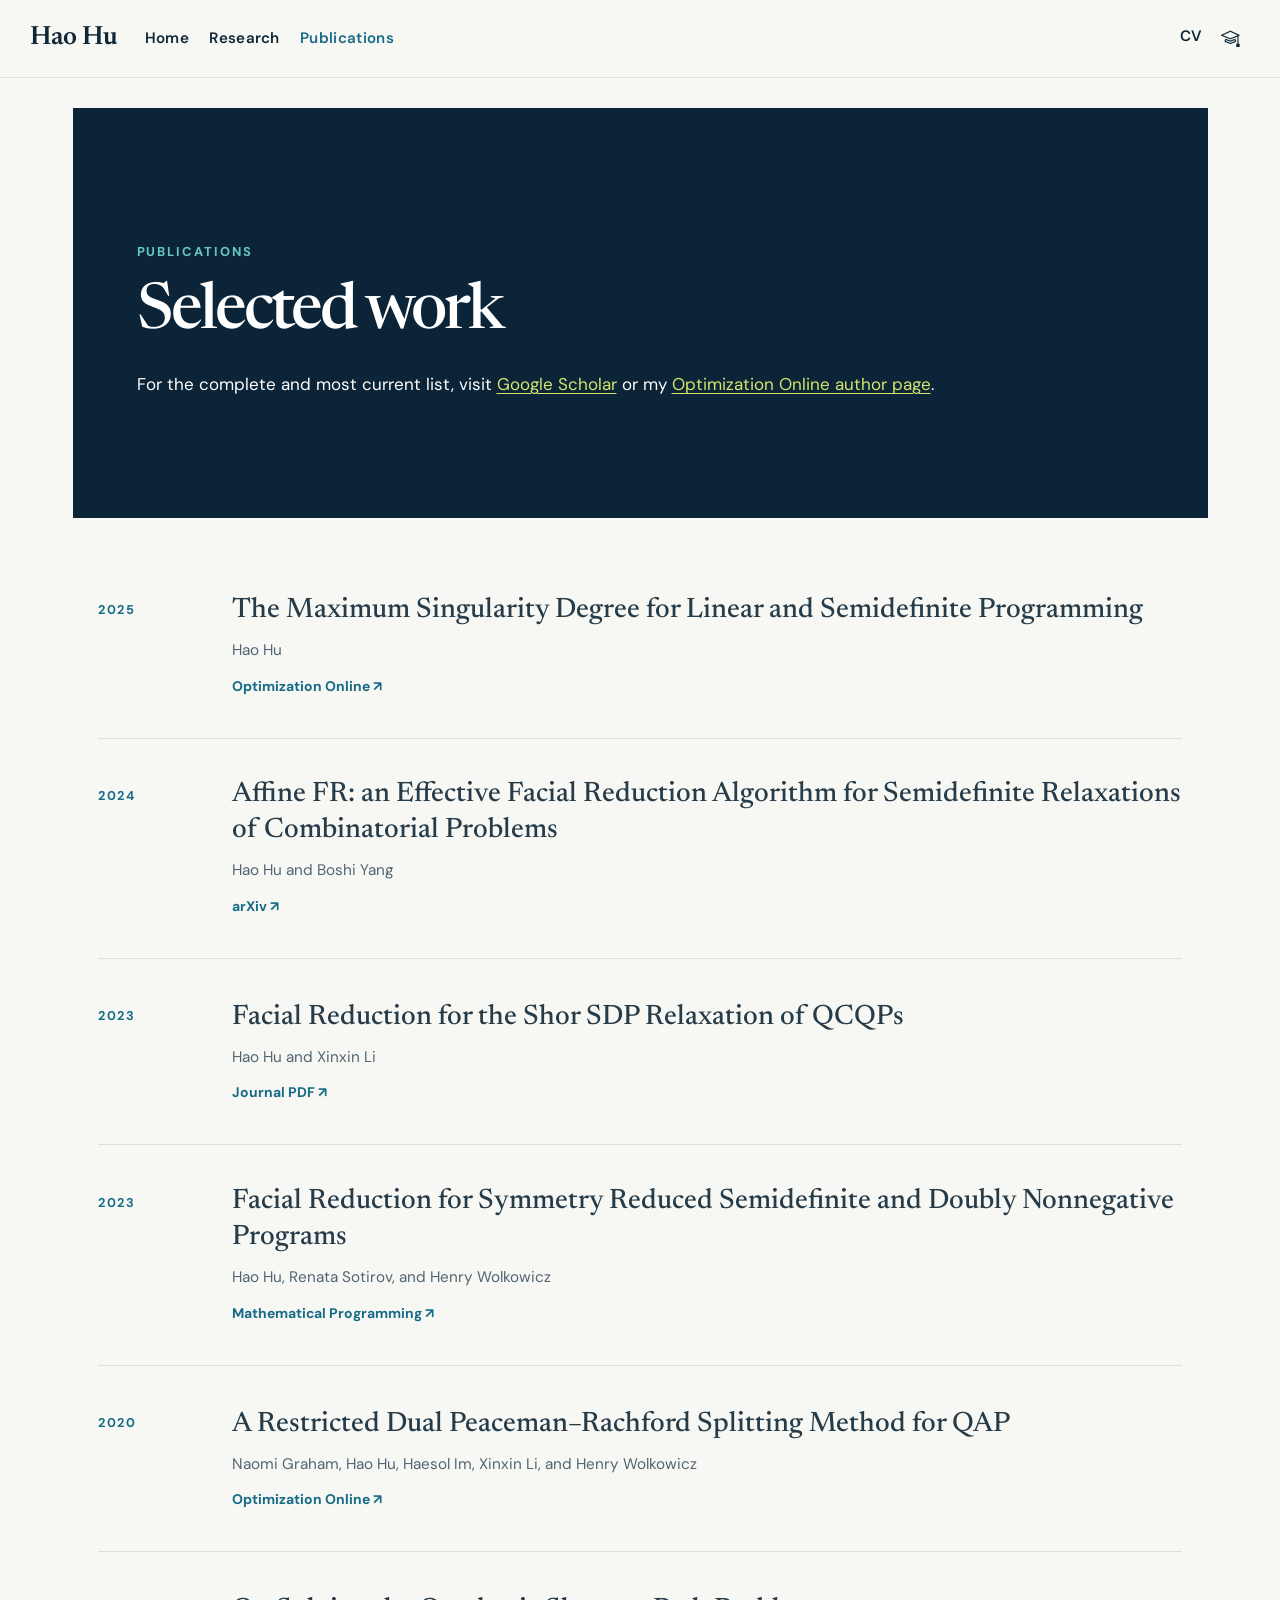
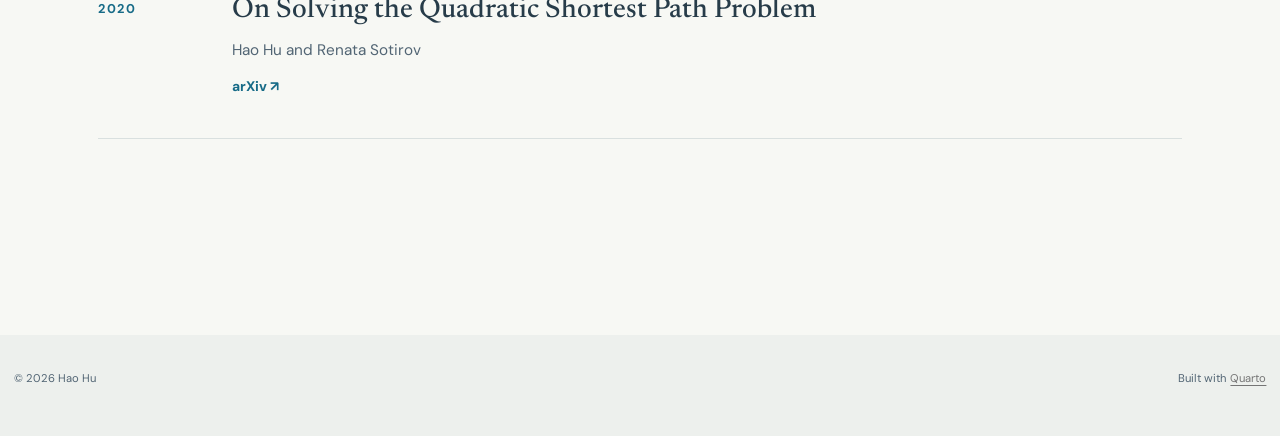
==== commit 9a1d00f4: "Built site for gh-pages" ====
--- a/publications.html
+++ b/publications.html
@@ -8,7 +8,7 @@
 
 <meta name="description" content="Selected publications and preprints by Hao Hu.">
 
-<title>Publications – Hao Hu</title>
+<title>Publications — Hao Hu – Hao Hu</title>
 <style>
 /* Default styles provided by pandoc.
 ** See https://pandoc.org/MANUAL.html#variables-for-html for config info.
@@ -43,7 +43,7 @@
 <link href="site_libs/quarto-html/quarto-syntax-highlighting-64a204ab8560d761af7679ceaba22944.css" rel="stylesheet" id="quarto-text-highlighting-styles">
 <script src="site_libs/bootstrap/bootstrap.min.js"></script>
 <link href="site_libs/bootstrap/bootstrap-icons.css" rel="stylesheet">
-<link href="site_libs/bootstrap/bootstrap-ba8f7c244c1f50cbf6c6a3aa3874339a.min.css" rel="stylesheet" append-hash="true" id="quarto-bootstrap" data-mode="light">
+<link href="site_libs/bootstrap/bootstrap-3f2496242c16263c0d5ed257b2b27fab.min.css" rel="stylesheet" append-hash="true" id="quarto-bootstrap" data-mode="light">
 <script id="quarto-search-options" type="application/json">{
   "language": {
     "search-no-results-text": "No results",
@@ -67,10 +67,10 @@
 
 
 <link rel="stylesheet" href="styles.css">
-<meta property="og:title" content="Publications – Hao Hu">
+<meta property="og:title" content="Publications — Hao Hu">
 <meta property="og:description" content="Selected publications and preprints by Hao Hu.">
 <meta property="og:site_name" content="Hao Hu">
-<meta name="twitter:title" content="Publications – Hao Hu">
+<meta name="twitter:title" content="Publications — Hao Hu">
 <meta name="twitter:description" content="Selected publications and preprints by Hao Hu.">
 <meta name="twitter:card" content="summary">
 </head>
@@ -106,7 +106,7 @@
 </ul>
             <ul class="navbar-nav navbar-nav-scroll ms-auto">
   <li class="nav-item">
-    <a class="nav-link" href="https://drive.google.com/file/d/1NWyJPBKW30m4vROuegevePrBVBsSbFg1/view?usp=sharing"> 
+    <a class="nav-link" href="./files/CV_HaoHu.pdf"> 
 <span class="menu-text">CV</span></a>
   </li>  
   <li class="nav-item compact">
@@ -127,30 +127,9 @@
 <!-- margin-sidebar -->
     
 <!-- main -->
-<main class="content column-page" id="quarto-document-content">
-
-<header id="title-block-header" class="quarto-title-block default">
-<div class="quarto-title">
-<h1 class="title">Publications</h1>
-</div>
-
-<div>
-  <div class="description">
-    Selected publications and preprints by Hao Hu.
-  </div>
-</div>
-
-
-<div class="quarto-title-meta column-page">
-
-    
-  
-    
-  </div>
-  
-
-
-</header>
+<main class="content column-page" id="quarto-document-content"><header id="title-block-header" class="quarto-title-block"></header>
+
+
 
 
 <div class="page-hero">
--- a/styles.css
+++ b/styles.css
@@ -37,6 +37,7 @@
 }
 
 .navbar-brand {
+  color: var(--ink) !important;
   font-family: var(--serif);
   font-size: 1.55rem;
   font-weight: 600;
@@ -44,13 +45,32 @@
 }
 
 .navbar-nav .nav-link {
+  color: var(--ink) !important;
   font-size: 0.89rem;
   font-weight: 600;
   letter-spacing: 0.02em;
 }
 
 .navbar-nav .nav-link:hover,
-.navbar-nav .nav-link.active { color: var(--blue); }
+.navbar-nav .nav-link.active { color: var(--blue) !important; }
+
+.navbar-toggler { color: var(--ink); border-color: transparent !important; }
+.navbar-toggler:focus { box-shadow: 0 0 0 2px rgba(23, 107, 135, .22); }
+.navbar-toggler-icon {
+  position: relative;
+  height: 18px;
+  background-image: none !important;
+  border-top: 2px solid var(--ink);
+  border-bottom: 2px solid var(--ink);
+}
+.navbar-toggler-icon::after {
+  content: "";
+  position: absolute;
+  top: 7px;
+  right: 0;
+  left: 0;
+  border-top: 2px solid var(--ink);
+}
 
 #quarto-content { padding: 0; }
 
@@ -93,21 +113,23 @@
   text-transform: uppercase;
 }
 
-.hero-title,
-.page-title {
+h1.hero-title,
+h1.page-title {
   max-width: 850px;
   margin: 0 0 2rem;
   font-family: var(--serif);
-  font-size: clamp(3.2rem, 6.6vw, 6.4rem);
+  font-size: clamp(2.8rem, 5vw, 4.8rem);
   font-weight: 500;
   line-height: 0.98;
   letter-spacing: -0.045em;
 }
 
-.hero-copy > p:not(.eyebrow) {
+.hero-title > p:not(.eyebrow) {
   max-width: 760px;
   color: rgba(255,255,255,.78);
+  font-family: var(--sans);
   font-size: 1.08rem;
+  line-height: 1.7;
 }
 
 .hero-actions { display: flex; gap: .8rem; margin-top: 2.4rem; flex-wrap: wrap; }
@@ -142,6 +164,7 @@
   transform: rotate(-4deg);
 }
 
+.matrix > p { display: contents; }
 .matrix span { aspect-ratio: 1; background: rgba(255,255,255,.07); }
 .matrix span.active { background: var(--cyan); box-shadow: 0 0 28px rgba(103,200,195,.28); }
 
@@ -200,7 +223,7 @@
 
 .page-hero { padding: 8rem max(5vw, calc((100vw - 1180px) / 2)) 6rem; color: white; background: var(--navy); }
 .page-hero > p:not(.eyebrow) { max-width: 700px; color: rgba(255,255,255,.7); font-size: 1.06rem; }
-.page-title { margin-bottom: 1.5rem; font-size: clamp(3.4rem, 6vw, 5.8rem); }
+h1.page-title { margin-bottom: 1.5rem; font-size: clamp(3rem, 5vw, 4.6rem); }
 .page-hero a { color: var(--lime); }
 
 .research-content { padding: 4rem 0 8rem; }
@@ -215,10 +238,12 @@
 .note-panel p { max-width: 850px; margin-bottom: 0; }
 
 .publication-list { padding: 2rem 0 8rem; }
-.publication { display: grid; grid-template-columns: 100px minmax(0, 1fr) 190px; column-gap: 2rem; align-items: baseline; padding: 2.3rem 0; border-bottom: 1px solid var(--line); }
+.publication { display: grid; grid-template-columns: 100px minmax(0, 1fr); column-gap: 2rem; align-items: start; padding: 2.3rem 0; border-bottom: 1px solid var(--line); }
+.publication > p:first-child { margin: .25rem 0 0; }
+.publication > section { grid-column: 2; min-width: 0; }
 .publication h3 { margin: 0; font-family: var(--serif); font-size: 1.65rem; font-weight: 500; line-height: 1.2; }
-.publication p { grid-column: 2; margin: .55rem 0 0; color: var(--ink-soft); font-size: .9rem; }
-.publication .paper-link { grid-column: 3; grid-row: 1; justify-self: end; color: var(--blue); font-size: .82rem; font-weight: 700; text-decoration: none; }
+.publication p { margin: .55rem 0 0; color: var(--ink-soft); font-size: .9rem; }
+.publication .paper-link { display: inline-block; color: var(--blue); font-size: .82rem; font-weight: 700; text-decoration: none; }
 .publication .paper-link::after { content: " ↗"; }
 
 .nav-footer { padding: 2rem 4vw; color: var(--ink-soft); background: #edf0ed; border-top: 0; font-size: .8rem; }
@@ -232,30 +257,29 @@
   .focus-card:last-child { border-bottom: 0; }
   .focus-card h3 { margin-top: 3rem; }
   .contact-details { padding: 2rem 0 0; border-top: 1px solid rgba(255,255,255,.18); border-left: 0; }
-  .publication { grid-template-columns: 70px 1fr; }
-  .publication .paper-link { grid-column: 2; grid-row: auto; justify-self: start; margin-top: .7rem; }
+  .publication { grid-template-columns: 70px minmax(0, 1fr); }
 }
 
 @media (max-width: 600px) {
   body { font-size: 16px; }
   .navbar { min-height: 66px; padding: 0 1rem; }
-  .hero { padding: 6rem 1.5rem 5rem; }
-  .hero-title { font-size: clamp(2.75rem, 14vw, 4rem); }
+  .hero { padding: 4.75rem 1.5rem 4.5rem; }
+  h1.hero-title { font-size: 2.25rem; line-height: 1.02; }
+  .hero-title > p:not(.eyebrow) { font-size: 1rem; line-height: 1.65; }
   .content-shell { width: min(100% - 2rem, 1180px); }
   .section-intro { padding-top: 5rem; }
   .split-section { padding: 5rem 0; }
   .timeline-item { grid-template-columns: 1fr; gap: .4rem; }
   .contact-band, .note-panel { margin-left: -1rem; margin-right: -1rem; padding: 2.3rem 1.5rem; }
-  .page-hero { padding: 6rem 1.5rem 4rem; }
-  .page-title { font-size: 3.2rem; }
+  .page-hero { padding: 4.75rem 1.5rem 3.75rem; }
+  h1.page-title { font-size: 2.45rem; line-height: 1.02; }
   .research-row { grid-template-columns: 1fr; gap: 1rem; padding: 2.5rem 0; }
   .research-index { font-size: 2rem; }
   .publication { grid-template-columns: 1fr; gap: .55rem; }
-  .publication h3, .publication p, .publication .paper-link { grid-column: 1; }
+  .publication > section { grid-column: 1; }
 }
 
 @media (prefers-reduced-motion: reduce) {
   html { scroll-behavior: auto; }
   .button { transition: none; }
 }
-
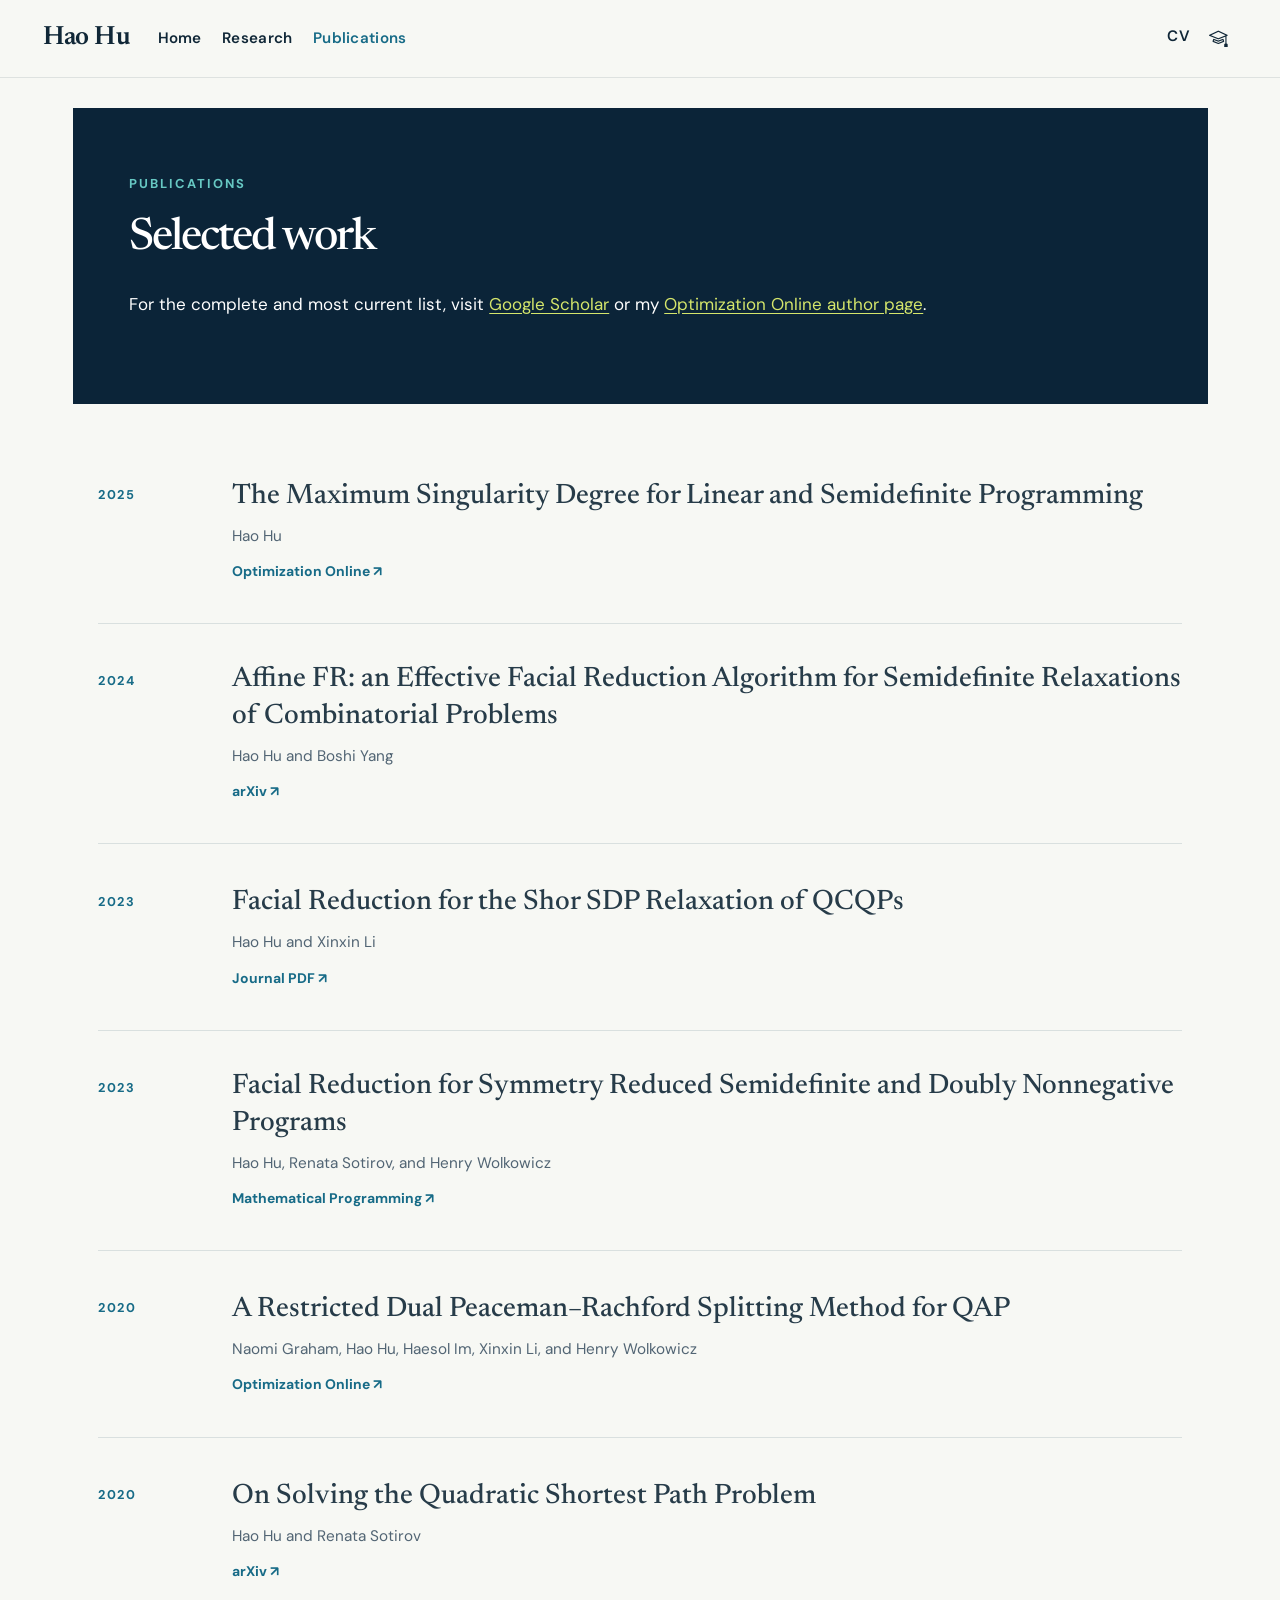
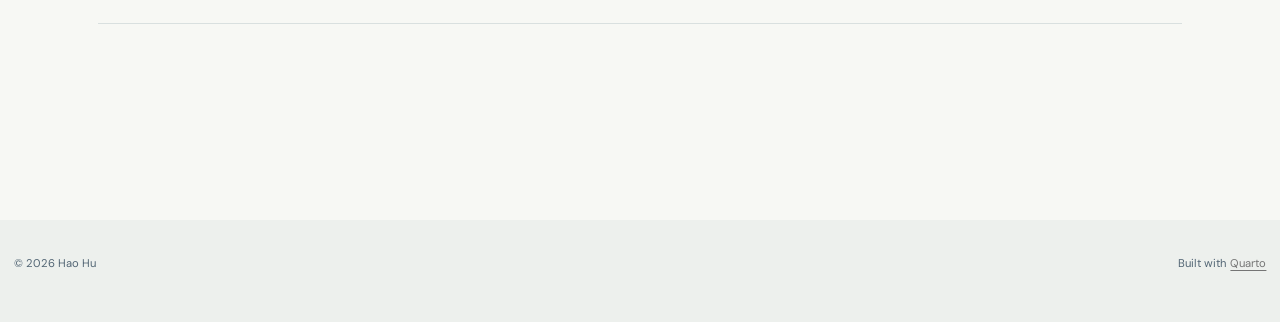
==== commit 817e7dd8: "Built site for gh-pages" ====
--- a/publications.html
+++ b/publications.html
@@ -66,7 +66,7 @@
 <link href="https://fonts.googleapis.com/css2?family=DM+Sans:wght@400;500;600;700&amp;family=Newsreader:opsz,wght@6..72,400;6..72,500;6..72,600&amp;display=swap" rel="stylesheet">
 
 
-<link rel="stylesheet" href="styles.css">
+<link rel="stylesheet" href="styles-c76ab707.css">
 <meta property="og:title" content="Publications — Hao Hu">
 <meta property="og:description" content="Selected publications and preprints by Hao Hu.">
 <meta property="og:site_name" content="Hao Hu">
--- a/styles-c76ab707.css
+++ b/styles-c76ab707.css
@@ -0,0 +1,296 @@
+:root {
+  --ink: #102737;
+  --ink-soft: #526574;
+  --paper: #f7f8f4;
+  --white: #ffffff;
+  --navy: #0b2438;
+  --blue: #176b87;
+  --cyan: #67c8c3;
+  --lime: #d5e66b;
+  --line: #d9e0df;
+  --serif: "Newsreader", Georgia, serif;
+  --sans: "DM Sans", -apple-system, BlinkMacSystemFont, sans-serif;
+}
+
+* { box-sizing: border-box; }
+
+html { scroll-behavior: smooth; }
+
+body {
+  margin: 0;
+  color: var(--ink);
+  background: var(--paper);
+  font-family: var(--sans);
+  font-size: 17px;
+  line-height: 1.7;
+}
+
+a { color: inherit; }
+
+.navbar {
+  min-height: 78px;
+  padding: 0;
+  color: var(--ink);
+  background: rgba(247, 248, 244, 0.94);
+  border-bottom: 1px solid rgba(16, 39, 55, 0.1);
+  backdrop-filter: blur(14px);
+}
+
+.navbar > .container-fluid {
+  width: 100%;
+  max-width: 1440px;
+  margin: 0 auto;
+  padding-right: 1.5rem;
+  padding-left: 1.5rem;
+}
+
+.navbar-brand {
+  color: var(--ink) !important;
+  font-family: var(--serif);
+  font-size: 1.55rem;
+  font-weight: 600;
+  letter-spacing: -0.02em;
+}
+
+.navbar-nav .nav-link {
+  color: var(--ink) !important;
+  font-size: 0.89rem;
+  font-weight: 600;
+  letter-spacing: 0.02em;
+}
+
+.navbar-nav .nav-link:hover,
+.navbar-nav .nav-link.active { color: var(--blue) !important; }
+
+.navbar-toggler { color: var(--ink); border-color: transparent !important; }
+.navbar-toggler:focus { box-shadow: 0 0 0 2px rgba(23, 107, 135, .22); }
+.navbar-toggler-icon {
+  position: relative;
+  height: 18px;
+  background-image: none !important;
+  border-top: 2px solid var(--ink);
+  border-bottom: 2px solid var(--ink);
+}
+.navbar-toggler-icon::after {
+  content: "";
+  position: absolute;
+  top: 7px;
+  right: 0;
+  left: 0;
+  border-top: 2px solid var(--ink);
+}
+
+#quarto-content { padding: 0; }
+
+main.content { margin: 0 auto; padding: 0; width: 100%; max-width: 1180px; min-width: 0; }
+
+.hero {
+  position: relative;
+  display: grid;
+  grid-template-columns: minmax(0, 2fr) minmax(0, 1fr);
+  gap: 3rem;
+  align-items: center;
+  min-height: 0;
+  padding: 4.5rem clamp(1.5rem, 5%, 3.5rem);
+  overflow: hidden;
+  color: white;
+  background:
+    radial-gradient(circle at 74% 36%, rgba(103, 200, 195, 0.16), transparent 25%),
+    linear-gradient(135deg, #0b2438 0%, #11354a 68%, #0d4456 100%);
+}
+
+.hero::after {
+  content: "";
+  position: absolute;
+  right: -6rem;
+  bottom: -10rem;
+  width: 34rem;
+  height: 34rem;
+  border: 1px solid rgba(255,255,255,.1);
+  border-radius: 50%;
+}
+
+.hero-copy { position: relative; z-index: 1; max-width: 850px; }
+
+.eyebrow {
+  margin: 0 0 1.25rem;
+  color: var(--cyan);
+  font-size: 0.76rem;
+  font-weight: 700;
+  line-height: 1.3;
+  letter-spacing: 0.15em;
+  text-transform: uppercase;
+}
+
+h1.hero-title,
+h1.page-title {
+  max-width: 850px;
+  margin: 0 0 2rem;
+  font-family: var(--serif);
+  font-size: clamp(2.25rem, 3.5vw, 3.25rem);
+  font-weight: 500;
+  line-height: 1.12;
+  text-wrap: balance;
+  letter-spacing: -0.045em;
+}
+
+.hero-title > p:not(.eyebrow) {
+  max-width: 760px;
+  color: rgba(255,255,255,.78);
+  font-family: var(--sans);
+  font-size: 1.08rem;
+  line-height: 1.7;
+}
+
+.hero-actions { margin-top: 1.75rem; }
+.hero-actions > p { display: flex; gap: .8rem; flex-wrap: wrap; margin: 0; }
+
+.button {
+  display: inline-flex;
+  align-items: center;
+  justify-content: center;
+  min-height: 48px;
+  padding: .7rem 1.15rem;
+  border: 1px solid rgba(255,255,255,.28);
+  border-radius: 2px;
+  font-size: .9rem;
+  font-weight: 700;
+  text-decoration: none;
+  transition: transform .2s ease, background .2s ease, border-color .2s ease;
+}
+
+.button:hover { transform: translateY(-2px); }
+.button-primary { color: var(--navy); background: var(--lime); border-color: var(--lime); }
+.button-secondary { color: white; background: transparent; }
+.button-secondary:hover { background: rgba(255,255,255,.08); }
+
+.hero-mark { position: relative; z-index: 1; justify-self: end; width: 100%; max-width: 280px; }
+
+.matrix {
+  display: grid;
+  grid-template-columns: repeat(4, 1fr);
+  gap: 10px;
+  padding: 14%;
+  border: 1px solid rgba(255,255,255,.18);
+  transform: rotate(-4deg);
+}
+
+.matrix > p { display: contents; }
+.matrix span { aspect-ratio: 1; background: rgba(255,255,255,.07); }
+.matrix span.active { background: var(--cyan); box-shadow: 0 0 28px rgba(103,200,195,.28); }
+
+.matrix-label {
+  margin-top: 1.8rem;
+  color: rgba(255,255,255,.45);
+  font-family: var(--serif);
+  font-size: 1.3rem;
+  text-align: right;
+}
+
+.content-shell { width: min(1180px, calc(100% - 3rem)); margin: 0 auto; }
+
+.section-intro { display: grid; grid-template-columns: 1fr 2fr; gap: 4rem; padding: 7rem 0 3rem; }
+
+.section-intro h2,
+.split-heading h2,
+.contact-copy h2,
+.note-panel h2 {
+  margin: 0;
+  font-family: var(--serif);
+  font-size: clamp(1.8rem, 2.5vw, 2.4rem);
+  font-weight: 500;
+  line-height: 1.05;
+  letter-spacing: -0.035em;
+}
+
+.focus-grid { display: grid; grid-template-columns: repeat(3, 1fr); border-top: 1px solid var(--line); border-bottom: 1px solid var(--line); }
+
+.focus-card { min-height: 320px; padding: 2rem; border-right: 1px solid var(--line); }
+.focus-card:last-child { border-right: 0; }
+.card-number, .pub-year { color: var(--blue); font-size: .75rem; font-weight: 700; letter-spacing: .12em; }
+.focus-card h3 { margin: 5rem 0 .8rem; font-family: var(--serif); font-size: 1.8rem; font-weight: 500; }
+.focus-card p { color: var(--ink-soft); font-size: .96rem; line-height: 1.65; }
+
+.split-section { display: grid; grid-template-columns: .8fr 1.2fr; gap: 6rem; padding: 8rem 0; }
+.timeline { border-top: 1px solid var(--line); }
+.timeline-item { display: grid; grid-template-columns: 130px 1fr; gap: 1.5rem; padding: 1.7rem 0; border-bottom: 1px solid var(--line); }
+.timeline-date { color: var(--blue); font-size: .78rem; font-weight: 700; }
+.timeline-item h3 { margin: 0; font-size: 1rem; }
+.timeline-item p { margin: .25rem 0 0; color: var(--ink-soft); font-size: .93rem; }
+
+.contact-band {
+  display: grid;
+  grid-template-columns: 1.3fr .7fr;
+  gap: 4rem;
+  align-items: end;
+  margin-bottom: 7rem;
+  padding: 4rem;
+  color: white;
+  background: var(--navy);
+}
+
+.contact-details { padding-left: 2rem; border-left: 1px solid rgba(255,255,255,.18); color: rgba(255,255,255,.67); font-size: .94rem; }
+.contact-link { display: block; margin-bottom: 1rem; color: var(--lime); font-size: 1.05rem; font-weight: 700; text-decoration: none; }
+
+.page-hero { padding: 4rem clamp(1.5rem, 5%, 3.5rem); color: white; background: var(--navy); }
+.page-hero > p:not(.eyebrow) { max-width: 700px; color: rgba(255,255,255,.7); font-size: 1.06rem; }
+h1.page-title { margin-bottom: 1.5rem; font-size: clamp(2.25rem, 3.5vw, 3.25rem); }
+.page-hero a { color: var(--lime); }
+
+.research-content { padding: 4rem 0 8rem; }
+.research-row { display: grid; grid-template-columns: 130px 1fr; gap: 3rem; padding: 3.5rem 0; border-bottom: 1px solid var(--line); }
+.research-index { color: var(--cyan); font-family: var(--serif); font-size: 3.5rem; line-height: 1; }
+.research-body { max-width: 780px; }
+.research-body h2 { margin: 0 0 1rem; font-family: var(--serif); font-size: 2.3rem; font-weight: 500; }
+.research-body p { color: var(--ink-soft); }
+.research-body p:last-child { font-size: .9rem; }
+.note-panel { margin-top: 5rem; padding: 4rem; background: #e9efec; }
+.note-panel h2 { margin-bottom: 1.4rem; font-size: 2.5rem; }
+.note-panel p { max-width: 850px; margin-bottom: 0; }
+
+.publication-list { padding: 2rem 0 8rem; }
+.publication { display: grid; grid-template-columns: 100px minmax(0, 1fr); column-gap: 2rem; align-items: start; padding: 2.3rem 0; border-bottom: 1px solid var(--line); }
+.publication > p:first-child { margin: .25rem 0 0; }
+.publication > section { grid-column: 2; min-width: 0; }
+.publication h3 { margin: 0; font-family: var(--serif); font-size: 1.65rem; font-weight: 500; line-height: 1.2; }
+.publication p { margin: .55rem 0 0; color: var(--ink-soft); font-size: .9rem; }
+.publication .paper-link { display: inline-block; color: var(--blue); font-size: .82rem; font-weight: 700; text-decoration: none; }
+.publication .paper-link::after { content: " ↗"; }
+
+.nav-footer { padding: 2rem 4vw; color: var(--ink-soft); background: #edf0ed; border-top: 0; font-size: .8rem; }
+
+@media (max-width: 900px) {
+  .hero { grid-template-columns: 1fr; min-height: auto; padding-top: 3rem; padding-bottom: 3rem; }
+  .hero-mark { display: none; }
+  .section-intro, .split-section, .contact-band { grid-template-columns: 1fr; gap: 2rem; }
+  .focus-grid { grid-template-columns: 1fr; }
+  .focus-card { min-height: 240px; border-right: 0; border-bottom: 1px solid var(--line); }
+  .focus-card:last-child { border-bottom: 0; }
+  .focus-card h3 { margin-top: 3rem; }
+  .contact-details { padding: 2rem 0 0; border-top: 1px solid rgba(255,255,255,.18); border-left: 0; }
+  .publication { grid-template-columns: 70px minmax(0, 1fr); }
+}
+
+@media (max-width: 600px) {
+  body { font-size: 16px; }
+  .navbar { min-height: 66px; padding: 0 1rem; }
+  .hero { padding: 4.75rem 1.5rem 4.5rem; }
+  h1.hero-title { font-size: 2.25rem; line-height: 1.02; }
+  .hero-title > p:not(.eyebrow) { font-size: 1rem; line-height: 1.65; }
+  .content-shell { width: min(100% - 2rem, 1180px); }
+  .section-intro { padding-top: 5rem; }
+  .split-section { padding: 5rem 0; }
+  .timeline-item { grid-template-columns: 1fr; gap: .4rem; }
+  .contact-band, .note-panel { margin-left: -1rem; margin-right: -1rem; padding: 2.3rem 1.5rem; }
+  .page-hero { padding: 4.75rem 1.5rem 3.75rem; }
+  h1.page-title { font-size: 2.45rem; line-height: 1.02; }
+  .research-row { grid-template-columns: 1fr; gap: 1rem; padding: 2.5rem 0; }
+  .research-index { font-size: 2rem; }
+  .publication { grid-template-columns: 1fr; gap: .55rem; }
+  .publication > section { grid-column: 1; }
+}
+
+@media (prefers-reduced-motion: reduce) {
+  html { scroll-behavior: auto; }
+  .button { transition: none; }
+}
